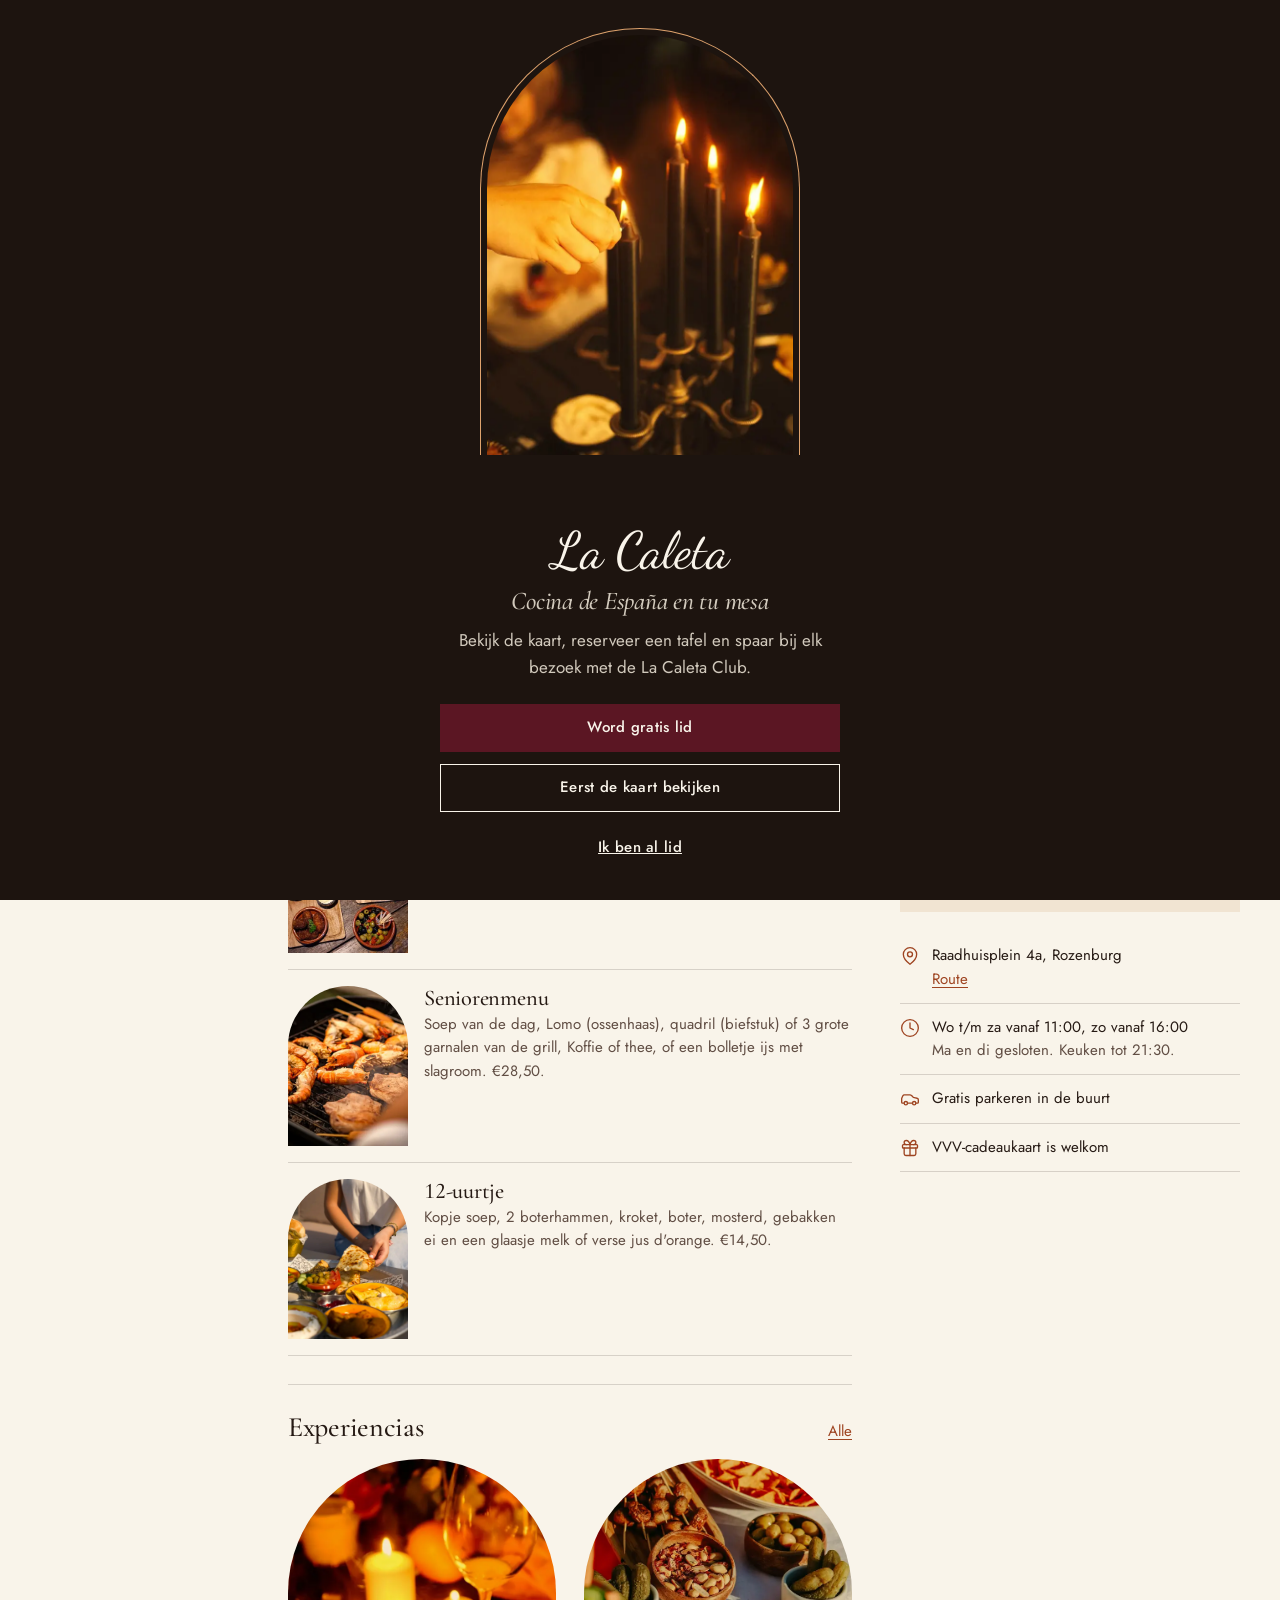
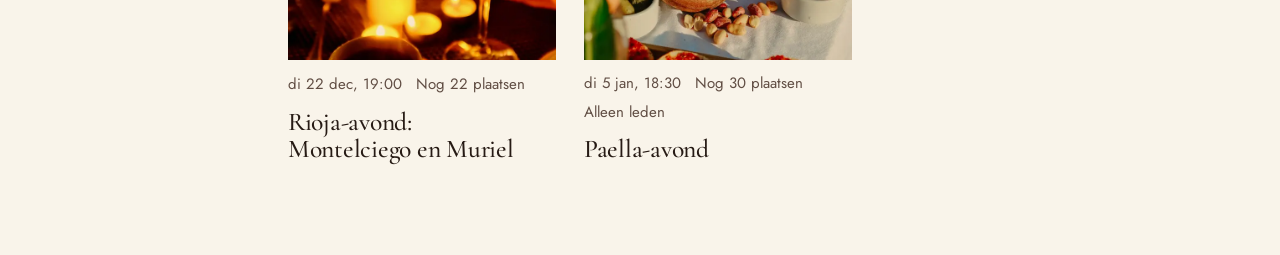
==== 02-Preview/gast.html @ a629431d "La Caleta The Guest Experience: gastenapp, beheer, documentatie en preview" ====
<!doctype html>
<html lang="nl">
  <head>
    <meta charset="utf-8">
    <meta name="viewport" content="width=device-width, initial-scale=1, viewport-fit=cover">
    <title>La Caleta</title>
    <meta name="description" content="La Caleta, Cocina de España in Rozenburg: menukaart, reserveren en de La Caleta Club.">
    <meta name="theme-color" content="#1f1813">
    <meta name="apple-mobile-web-app-capable" content="yes">
    <meta name="apple-mobile-web-app-status-bar-style" content="black-translucent">
    <meta name="apple-mobile-web-app-title" content="La Caleta">
    <link rel="manifest" href="manifest.webmanifest">
    <link rel="icon" href="assets/icon.svg" type="image/svg+xml">
    <link rel="apple-touch-icon" href="assets/icon-180.png">
    <link rel="preload" href="assets/fonts/jost-latin-400-normal.woff2" as="font" type="font/woff2" crossorigin>
    <link rel="preload" href="assets/fonts/cormorant-garamond-latin-500-normal.woff2" as="font" type="font/woff2" crossorigin>
    <link rel="stylesheet" href="app/tokens.css">
    <link rel="stylesheet" href="app/gast.css">
    <script src="assets/vendor/gsap.min.js" defer></script>
    <script type="module" src="app/gast.js"></script>
  </head>
  <body class="gast">
    <a class="skip" href="#main">Naar de inhoud</a>
    <div class="shell-app">
      <header class="topbar on-dark">
        <a class="wordmark" href="#/home" aria-label="La Caleta, naar home"><span class="script">La Caleta</span><small>Cocina de España</small></a>
        <div style="display:flex;gap:4px">
          <a class="icon-btn" href="#/meldingen" aria-label="Meldingen"><svg class="ico" viewBox="0 0 24 24" aria-hidden="true"><path d="M10.268 21a2 2 0 0 0 3.464 0"/><path d="M3.262 15.326A1 1 0 0 0 4 17h16a1 1 0 0 0 .74-1.673C19.41 13.956 18 12.499 18 8A6 6 0 0 0 6 8c0 4.499-1.411 5.956-2.738 7.326"/></svg></a>
          <button class="icon-btn" data-act="open-card" data-top-user aria-label="Inloggen"><svg class="ico" viewBox="0 0 24 24" aria-hidden="true"><rect width="5" height="5" x="3" y="3" rx="1"/><rect width="5" height="5" x="16" y="3" rx="1"/><rect width="5" height="5" x="3" y="16" rx="1"/><path d="M21 16h-3a2 2 0 0 0-2 2v3"/><path d="M21 21v.01"/><path d="M12 7v3a2 2 0 0 1-2 2H7"/><path d="M3 12h.01"/><path d="M12 3h.01"/><path d="M12 16v.01"/><path d="M16 12h1"/><path d="M21 12v.01"/><path d="M12 21v-1"/></svg></button>
        </div>
      </header>
      <nav class="nav on-dark" id="nav" aria-label="Hoofdmenu">
        <a class="wordmark" href="#/home" aria-label="La Caleta, naar home"><span class="script">La Caleta</span><small>Cocina de España</small></a>
        <a href="#/home" data-tab="home"><svg class="ico" viewBox="0 0 24 24" aria-hidden="true"><path d="M15 21v-8a1 1 0 0 0-1-1h-4a1 1 0 0 0-1 1v8"/><path d="M3 10a2 2 0 0 1 .709-1.528l7-5.999a2 2 0 0 1 2.582 0l7 5.999A2 2 0 0 1 21 10v9a2 2 0 0 1-2 2H5a2 2 0 0 1-2-2z"/></svg>Home</a>
        <a href="#/kaart" data-tab="kaart"><svg class="ico" viewBox="0 0 24 24" aria-hidden="true"><path d="M12 7v14"/><path d="M3 18a1 1 0 0 1-1-1V4a1 1 0 0 1 1-1h5a4 4 0 0 1 4 4 4 4 0 0 1 4-4h5a1 1 0 0 1 1 1v13a1 1 0 0 1-1 1h-6a3 3 0 0 0-3 3 3 3 0 0 0-3-3z"/></svg>Kaart</a>
        <a href="#/reserveren" data-tab="reserveren" class="nav-reserve"><span class="ico-wrap"><svg class="ico" viewBox="0 0 24 24" aria-hidden="true"><rect width="18" height="18" x="3" y="4" rx="2"/><path d="M16 2v4"/><path d="M8 2v4"/><path d="M3 10h18"/></svg></span>Reserveer</a>
        <a href="#/club" data-tab="club"><svg class="ico" viewBox="0 0 24 24" aria-hidden="true"><rect x="3" y="8" width="18" height="4" rx="1"/><path d="M12 8v13"/><path d="M19 12v7a2 2 0 0 1-2 2H7a2 2 0 0 1-2-2v-7"/><path d="M7.5 8a2.5 2.5 0 0 1 0-5A4.8 8 0 0 1 12 8a4.8 8 0 0 1 4.5-5 2.5 2.5 0 0 1 0 5"/></svg>Club</a>
        <a href="#/meer" data-tab="meer"><svg class="ico" viewBox="0 0 24 24" aria-hidden="true"><circle cx="12" cy="12" r="1"/><circle cx="19" cy="12" r="1"/><circle cx="5" cy="12" r="1"/></svg>Meer</a>
        <div class="nav-foot"><span>Raadhuisplein 4a, Rozenburg</span><a class="link" href="tel:+31181214342">0181 - 214342</a></div>
      </nav>
      <main id="main" tabindex="-1"></main>
    </div>

    <dialog class="sheet" id="sheet" aria-labelledby="sheet-title">
      <div class="sheet-close"><button class="icon-btn" data-close aria-label="Sluiten"><svg class="ico" viewBox="0 0 24 24" aria-hidden="true"><path d="M18 6 6 18"/><path d="m6 6 12 12"/></svg></button></div>
      <div class="sheet-body"></div>
    </dialog>

    <dialog class="card-dialog on-dark" id="card-dialog" aria-label="Ledenkaart">
      <div class="card-overlay">
        <div style="display:flex;justify-content:flex-end"><button class="icon-btn" data-close aria-label="Ledenkaart sluiten"><svg class="ico" viewBox="0 0 24 24" aria-hidden="true"><path d="M18 6 6 18"/><path d="m6 6 12 12"/></svg></button></div>
        <div class="card-overlay-body">
          <div data-card></div>
          <p class="countdown" aria-live="off">Nieuwe code over <span class="num" data-count>30</span> seconden</p>
          <p class="small" style="color:var(--crema-2);max-width:22rem;margin-inline:auto">Laat deze code scannen bij de bediening. Zet uw scherm op volle helderheid. Geen verbinding? Noem uw lidnummer <strong style="color:var(--crema)" data-no></strong>.</p>
        </div>
      </div>
    </dialog>

    <div class="welcome on-dark" id="welcome" hidden>
      <div class="welcome-img"><div class="arco"><img src="assets/img/kaarsen-640.webp" srcset="assets/img/kaarsen-640.webp 640w, assets/img/kaarsen-1280.webp 1280w" sizes="320px" alt="Gedekte tafel bij kaarslicht"></div></div>
      <div class="welcome-body">
        <span class="script">La Caleta</span>
        <h1>Cocina de España en tu mesa</h1>
        <p style="color:var(--crema-2)">Bekijk de kaart, reserveer een tafel en spaar bij elk bezoek met de La Caleta Club.</p>
        <button class="btn btn-vino btn-block" data-act="welcome" data-id="aanmelden" style="margin-top:12px">Word gratis lid</button>
        <button class="btn btn-line btn-block" data-act="welcome" data-id="kaart">Eerst de kaart bekijken</button>
        <button class="btn btn-block" style="color:var(--crema);text-decoration:underline" data-act="welcome" data-id="inloggen">Ik ben al lid</button>
      </div>
    </div>
  </body>
</html>
---- 02-Preview/app/tokens.css ----
/* Tokens: gelijk aan de website (src/styles/global.css) plus vino en oro. Zie 04-Visueel-Ontwerp.md. */
@font-face {
  font-family: "Cormorant Garamond";
  src: url("../assets/fonts/cormorant-garamond-latin-500-normal.woff2") format("woff2");
  font-weight: 500;
  font-style: normal;
  font-display: swap;
}
@font-face {
  font-family: "Cormorant Garamond";
  src: url("../assets/fonts/cormorant-garamond-latin-500-italic.woff2") format("woff2");
  font-weight: 500;
  font-style: italic;
  font-display: swap;
}
@font-face {
  font-family: "Cormorant Garamond";
  src: url("../assets/fonts/cormorant-garamond-latin-600-normal.woff2") format("woff2");
  font-weight: 600;
  font-style: normal;
  font-display: swap;
}
@font-face {
  font-family: "Jost";
  src: url("../assets/fonts/jost-latin-300-normal.woff2") format("woff2");
  font-weight: 300;
  font-display: swap;
}
@font-face {
  font-family: "Jost";
  src: url("../assets/fonts/jost-latin-400-normal.woff2") format("woff2");
  font-weight: 400;
  font-display: swap;
}
@font-face {
  font-family: "Jost";
  src: url("../assets/fonts/jost-latin-500-normal.woff2") format("woff2");
  font-weight: 500;
  font-display: swap;
}
@font-face {
  font-family: "Dancing Script";
  src: url("../assets/fonts/dancing-script-latin-400-normal.woff2") format("woff2");
  font-weight: 400;
  font-display: swap;
}

:root {
  --font-display: "Cormorant Garamond", ui-serif, Georgia, serif;
  --font-body: "Jost", ui-sans-serif, system-ui, sans-serif;
  --font-script: "Dancing Script", ui-serif, cursive;

  --espresso: oklch(0.2 0.018 50);
  --espresso-2: oklch(0.255 0.024 48);
  --crema: oklch(0.968 0.014 85);
  --arena: oklch(0.925 0.028 78);
  --tinta: oklch(0.23 0.022 50);
  --tinta-2: oklch(0.44 0.03 50);
  --terracota: oklch(0.5 0.13 40);
  --cobre: oklch(0.76 0.1 62);
  --crema-2: oklch(0.84 0.02 80);
  --rojo: oklch(0.47 0.17 27);
  --rojo-hover: oklch(0.4 0.15 27);
  --vino: oklch(0.32 0.1 14);
  --vino-2: oklch(0.38 0.12 16);
  --oro: oklch(0.82 0.09 78);
  --line: oklch(0.62 0.03 60);
  --line-dark: oklch(0.52 0.03 55);
  --hair: color-mix(in oklch, var(--tinta) 16%, transparent);
  --hair-dark: color-mix(in oklch, var(--crema) 18%, transparent);
  --ok: oklch(0.47 0.1 150);
  --err: oklch(0.5 0.17 27);
  --err-dark: oklch(0.76 0.12 35);

  --ease: cubic-bezier(0.22, 1, 0.36, 1);
  --quick: 180ms;
  --base: 320ms;

  --s1: 4px;
  --s2: 8px;
  --s3: 12px;
  --s4: 16px;
  --s5: 24px;
  --s6: 32px;
  --s7: 48px;
  --s8: 64px;
}

*,
*::before,
*::after {
  box-sizing: border-box;
}

html {
  -webkit-text-size-adjust: 100%;
}

body {
  margin: 0;
  font-family: var(--font-body);
  font-weight: 400;
  line-height: 1.55;
  text-rendering: optimizeLegibility;
}

h1,
h2,
h3,
h4 {
  font-family: var(--font-display);
  font-weight: 500;
  line-height: 1.05;
  letter-spacing: -0.01em;
  margin: 0;
  text-wrap: balance;
}

p {
  margin: 0;
  text-wrap: pretty;
}

button,
input,
select,
textarea {
  font: inherit;
  color: inherit;
}

button {
  cursor: pointer;
}

img {
  display: block;
  max-width: 100%;
}

:focus-visible {
  outline: 2px solid var(--terracota);
  outline-offset: 3px;
}

.on-dark :focus-visible,
.on-vino :focus-visible {
  outline-color: var(--cobre);
}

.sr-only {
  position: absolute;
  width: 1px;
  height: 1px;
  padding: 0;
  margin: -1px;
  overflow: hidden;
  clip: rect(0, 0, 0, 0);
  white-space: nowrap;
  border: 0;
}

.ico {
  width: 20px;
  height: 20px;
  flex-shrink: 0;
  fill: none;
  stroke: currentColor;
  stroke-width: 1.6;
  stroke-linecap: round;
  stroke-linejoin: round;
}

.script {
  font-family: var(--font-script);
  font-weight: 400;
  letter-spacing: 0;
}

.label {
  font-size: 0.8125rem;
  font-weight: 500;
  letter-spacing: 0.08em;
  text-transform: uppercase;
  line-height: 1.4;
}

.num {
  font-variant-numeric: lining-nums tabular-nums;
}

/* Cormorant heeft standaard mediaevale cijfers (1 lijkt op I); voor getallen altijd lining. */
h1,
h2,
h3,
h4,
.fact b,
.points,
.saldo b,
.big,
.res-date b,
.date-btn b,
.stepper output,
.amount,
.scanned b,
.dish-name {
  font-variant-numeric: lining-nums tabular-nums;
}

/* Knoppen: radius 0 zoals de website */
.btn {
  display: inline-flex;
  align-items: center;
  justify-content: center;
  gap: 0.55rem;
  min-height: 48px;
  padding: 0.7rem 1.4rem;
  border: 1px solid transparent;
  border-radius: 0;
  background: none;
  font-size: 0.9375rem;
  font-weight: 500;
  letter-spacing: 0.02em;
  text-decoration: none;
  color: inherit;
  transition:
    background-color var(--quick) ease,
    border-color var(--quick) ease,
    color var(--quick) ease;
}

.btn-reserve {
  background-color: var(--rojo);
  color: var(--crema);
}

.btn-reserve:hover {
  background-color: var(--rojo-hover);
}

.btn-vino {
  background-color: var(--vino);
  color: var(--crema);
}

.btn-vino:hover {
  background-color: var(--vino-2);
}

.btn-dark {
  background-color: var(--espresso);
  color: var(--crema);
}

.btn-dark:hover {
  background-color: var(--espresso-2);
}

.btn-line {
  border-color: currentColor;
}

.btn-line:hover {
  background-color: var(--tinta);
  border-color: var(--tinta);
  color: var(--crema);
}

.on-dark .btn-line:hover,
.on-vino .btn-line:hover {
  background-color: var(--crema);
  border-color: var(--crema);
  color: var(--espresso);
}

.btn-block {
  width: 100%;
}

.btn:disabled,
.btn[aria-disabled="true"] {
  opacity: 0.6;
  cursor: not-allowed;
}

.btn[aria-busy="true"] {
  cursor: progress;
}

.link {
  color: var(--terracota);
  text-decoration: underline;
  text-underline-offset: 3px;
  text-decoration-thickness: 1px;
}

.on-dark .link {
  color: var(--cobre);
}

/* Velden */
.field {
  display: grid;
  gap: 6px;
}

.field > span:first-child {
  font-size: 0.9375rem;
  font-weight: 500;
}

.input {
  width: 100%;
  min-height: 48px;
  padding: 0.65rem 0.85rem;
  border: 1px solid var(--line);
  border-radius: 0;
  background: var(--crema);
  color: var(--tinta);
  font-size: 1rem;
}

.input:focus-visible {
  outline-offset: 0;
}

select.input {
  appearance: none;
  padding-inline-end: 2.75rem;
  background-image: url("data:image/svg+xml,%3Csvg xmlns='http://www.w3.org/2000/svg' width='18' height='18' viewBox='0 0 24 24' fill='none' stroke='%23574b42' stroke-width='1.6' stroke-linecap='round' stroke-linejoin='round'%3E%3Cpath d='m6 9 6 6 6-6'/%3E%3C/svg%3E");
  background-repeat: no-repeat;
  background-position: right 0.9rem center;
}

textarea.input {
  min-height: 96px;
  resize: vertical;
}

.field-hint {
  font-size: 0.875rem;
  color: var(--tinta-2);
}

.field-error {
  font-size: 0.875rem;
  color: var(--err);
  font-weight: 500;
}

.input[aria-invalid="true"] {
  border-color: var(--err);
  border-width: 2px;
}

.check {
  display: flex;
  gap: 12px;
  align-items: flex-start;
  min-height: 44px;
  padding-block: 6px;
  font-size: 0.9375rem;
  cursor: pointer;
}

.check input {
  width: 22px;
  height: 22px;
  margin: 1px 0 0;
  accent-color: var(--vino);
  flex-shrink: 0;
}

/* Gedeelde markeringen voor ontbrekende en voorbeeldinhoud */
.todo {
  border: 1.5px dashed var(--cobre);
  padding: var(--s4);
  display: grid;
  gap: 4px;
}

.todo-label {
  display: inline-flex;
  align-items: center;
  gap: 6px;
  font-size: 0.75rem;
  font-weight: 500;
  letter-spacing: 0.06em;
  text-transform: uppercase;
  color: var(--terracota);
}

.on-dark .todo-label,
.on-vino .todo-label {
  color: var(--cobre);
}

.badge-example {
  display: inline-block;
  padding: 1px 7px;
  border: 1px solid currentColor;
  font-size: 0.6875rem;
  font-weight: 500;
  letter-spacing: 0.06em;
  text-transform: uppercase;
  line-height: 1.5;
  color: var(--terracota);
  vertical-align: middle;
  font-family: var(--font-body);
  font-style: normal;
}

/* Programmatische focus na een schermwissel; toetsenbordfocus op elementen blijft zichtbaar. */
main:focus-visible {
  outline: none;
}

.on-dark .badge-example,
.on-vino .badge-example {
  color: var(--oro);
}

/* De boog (arco): halfrond boven, recht onder */
.arco {
  border-radius: 999px 999px 0 0;
  overflow: hidden;
}

.open-dot {
  display: inline-block;
  width: 8px;
  height: 8px;
  border-radius: 50%;
  background: var(--ok);
  flex-shrink: 0;
}

.open-dot[data-open="false"] {
  background: var(--line);
}

.toast-region {
  position: fixed;
  inset-inline: 0;
  bottom: calc(88px + env(safe-area-inset-bottom));
  display: grid;
  justify-items: center;
  pointer-events: none;
  z-index: 80;
  padding-inline: 16px;
}

.toast {
  pointer-events: auto;
  max-width: 28rem;
  background: var(--espresso);
  color: var(--crema);
  padding: 12px 16px;
  font-size: 0.9375rem;
  border-inline-start: 3px solid var(--cobre);
  box-shadow: 0 8px 24px oklch(0.2 0.02 50 / 0.25);
}

.toast[data-tone="err"] {
  border-inline-start-color: var(--err-dark);
}

@media (prefers-reduced-motion: reduce) {
  *,
  *::before,
  *::after {
    transition-duration: 0.01ms !important;
    animation-duration: 0.01ms !important;
    scroll-behavior: auto !important;
  }
}
---- 02-Preview/app/gast.css ----
/* Gastenapp. Mobiel eerst; zijbalk vanaf 900px. */
body.gast {
  background: var(--crema);
  color: var(--tinta);
  font-size: 1.0625rem;
  min-height: 100dvh;
}

.skip {
  position: absolute;
  left: 8px;
  top: -60px;
  z-index: 100;
  background: var(--espresso);
  color: var(--crema);
  padding: 10px 14px;
}

.skip:focus {
  top: 8px;
}

.on-dark {
  background: var(--espresso);
  color: var(--crema);
}

.on-vino {
  background: var(--vino);
  color: var(--crema);
}

/* ---------- Kop en navigatie ---------- */
.topbar {
  position: sticky;
  top: 0;
  z-index: 30;
  display: flex;
  align-items: center;
  justify-content: space-between;
  gap: 12px;
  padding: calc(10px + env(safe-area-inset-top)) 16px 10px;
  border-bottom: 1px solid var(--hair-dark);
}

.wordmark {
  display: flex;
  flex-direction: column;
  line-height: 1;
  color: var(--crema);
  text-decoration: none;
}

.wordmark .script {
  font-size: 1.85rem;
  line-height: 1;
}

.wordmark small {
  margin-top: 2px;
  font-size: 0.75rem;
  color: var(--crema-2);
}

.icon-btn {
  display: inline-flex;
  align-items: center;
  justify-content: center;
  position: relative;
  width: 44px;
  height: 44px;
  border: 0;
  background: none;
  color: inherit;
}

.icon-btn .dot {
  position: absolute;
  top: 9px;
  right: 9px;
  width: 8px;
  height: 8px;
  border-radius: 50%;
  background: var(--cobre);
}

.nav {
  position: fixed;
  inset-inline: 0;
  bottom: 0;
  z-index: 40;
  display: grid;
  grid-template-columns: repeat(5, 1fr);
  padding-bottom: env(safe-area-inset-bottom);
  border-top: 1px solid var(--hair-dark);
}

.nav .wordmark,
.nav .nav-foot {
  display: none;
}

.nav a {
  position: relative;
  display: flex;
  flex-direction: column;
  align-items: center;
  justify-content: center;
  gap: 3px;
  min-height: 64px;
  color: var(--crema-2);
  text-decoration: none;
  font-size: 0.75rem;
  font-weight: 500;
  letter-spacing: 0.02em;
  transition: color var(--quick) ease;
}

.nav a .ico {
  width: 22px;
  height: 22px;
}

.nav a[aria-current="page"] {
  color: var(--crema);
}

.nav a[aria-current="page"]::before {
  content: "";
  position: absolute;
  top: -1px;
  left: 30%;
  right: 30%;
  height: 2px;
  background: var(--cobre);
}

.nav a.nav-reserve {
  color: var(--crema);
}

.nav a.nav-reserve .ico-wrap {
  display: grid;
  place-items: center;
  width: 44px;
  height: 32px;
  background: var(--rojo);
}

.nav a.nav-reserve[aria-current="page"]::before {
  display: none;
}

main {
  display: block;
  min-height: 70dvh;
  padding-bottom: calc(96px + env(safe-area-inset-bottom));
  outline: none;
}

.wrap {
  width: 100%;
  max-width: 40rem;
  margin-inline: auto;
  padding-inline: 20px;
}

.page-head {
  padding-block: 28px 8px;
}

.page-head h1 {
  font-size: clamp(2.25rem, 8vw, 3rem);
}

.page-head p {
  margin-top: 8px;
  color: var(--tinta-2);
}

.sec {
  padding-block: 28px;
}

.sec + .sec {
  border-top: 1px solid var(--hair);
}

.sec-head {
  display: flex;
  align-items: baseline;
  justify-content: space-between;
  gap: 12px;
  margin-bottom: 16px;
}

.sec-head h2 {
  font-size: 1.75rem;
}

.sec-head a {
  font-size: 0.9375rem;
}

.muted {
  color: var(--tinta-2);
}

.on-dark .muted,
.on-vino .muted {
  color: var(--crema-2);
}

.small {
  font-size: 0.9375rem;
}

.xs {
  font-size: 0.8125rem;
}

/* ---------- Home ---------- */
.hero {
  position: relative;
  overflow: hidden;
  padding: 28px 0 0;
}

.hero-grid {
  display: grid;
  grid-template-columns: 1fr 38%;
  gap: 16px;
  align-items: end;
}

.hero h1 {
  font-size: clamp(2.4rem, 10vw, 3.6rem);
  font-style: italic;
}

.hero h1 span {
  display: block;
  font-style: normal;
  font-size: 0.62em;
  margin-top: 4px;
}

.hero .status {
  display: flex;
  align-items: center;
  gap: 8px;
  margin-top: 14px;
  font-size: 0.9375rem;
  color: var(--crema-2);
}

.hero .status + .status {
  margin-top: 4px;
}

.hero-arch {
  aspect-ratio: 3 / 4.4;
  border: 1px solid var(--cobre);
  padding: 5px 5px 0;
  border-bottom: 0;
  border-radius: 999px 999px 0 0;
}

.hero-arch .arco {
  height: 100%;
}

.hero-arch img {
  width: 100%;
  height: 100%;
  object-fit: cover;
}

.club-band {
  border-top: 1px solid color-mix(in oklch, var(--oro) 40%, transparent);
}

.club-strip {
  display: grid;
  gap: 14px;
  padding-block: 20px;
}

.club-strip-top {
  display: flex;
  align-items: flex-start;
  justify-content: space-between;
  gap: 12px;
}

.club-strip .points {
  font-family: var(--font-display);
  font-size: 3rem;
  line-height: 0.9;
  font-variant-numeric: lining-nums tabular-nums;
}

.club-strip .points small {
  font-family: var(--font-body);
  font-size: 0.875rem;
  margin-inline-start: 6px;
  color: var(--crema-2);
}

.club-eyebrow {
  color: var(--oro);
}

.progress {
  position: relative;
  height: 4px;
  background: color-mix(in oklch, var(--crema) 18%, transparent);
  overflow: hidden;
}

.progress i {
  position: absolute;
  inset: 0 auto 0 0;
  background: var(--oro);
  width: var(--p, 0%);
  transition: width 700ms var(--ease);
}

.quick {
  display: grid;
  grid-template-columns: repeat(4, 1fr);
  border-bottom: 1px solid var(--hair);
}

.quick a {
  display: flex;
  flex-direction: column;
  align-items: center;
  gap: 8px;
  padding: 18px 4px 16px;
  color: var(--tinta);
  text-decoration: none;
  font-size: 0.875rem;
  font-weight: 500;
  text-align: center;
  transition: background-color var(--quick) ease;
}

.quick a + a {
  border-inline-start: 1px solid var(--hair);
}

.quick a:hover {
  background: var(--arena);
}

.quick .ico {
  width: 24px;
  height: 24px;
  color: var(--terracota);
}

.res-line {
  display: grid;
  grid-template-columns: auto 1fr auto;
  gap: 14px;
  align-items: center;
  padding: 16px;
  background: var(--arena);
}

.res-date {
  display: grid;
  justify-items: center;
  min-width: 52px;
  padding-inline-end: 14px;
  border-inline-end: 1px solid var(--hair);
  line-height: 1.1;
}

.res-date b {
  font-family: var(--font-display);
  font-size: 1.9rem;
  font-weight: 500;
}

.status-pill {
  display: inline-flex;
  align-items: center;
  gap: 6px;
  font-size: 0.8125rem;
  font-weight: 500;
}

.status-pill::before {
  content: "";
  width: 8px;
  height: 8px;
  border-radius: 50%;
  background: var(--cobre);
}

.status-pill[data-s="bevestigd"]::before {
  background: var(--ok);
}

.status-pill[data-s="geweigerd"]::before,
.status-pill[data-s="geannuleerd"]::before {
  background: var(--err);
}

.offer-list {
  display: grid;
  gap: 0;
}

.offer {
  display: grid;
  grid-template-columns: 96px 1fr;
  gap: 16px;
  padding-block: 16px;
  border-bottom: 1px solid var(--hair);
}

.offer:first-child {
  padding-top: 0;
}

.offer .arco {
  aspect-ratio: 3 / 4;
}

.offer img {
  width: 100%;
  height: 100%;
  object-fit: cover;
}

.offer h3 {
  font-size: 1.4rem;
}

.offer p {
  margin-top: 4px;
  font-size: 0.9375rem;
  color: var(--tinta-2);
}

.offer .members {
  display: inline-flex;
  align-items: center;
  gap: 6px;
  margin-bottom: 4px;
  color: var(--vino);
  font-size: 0.8125rem;
  font-weight: 500;
}

.offer .members .ico {
  width: 16px;
  height: 16px;
}

.ev-list {
  display: grid;
  gap: 28px;
}

.ev {
  display: grid;
  gap: 12px;
  color: inherit;
  text-decoration: none;
}

.ev .arco {
  aspect-ratio: 4 / 3;
  border-radius: 400px 400px 0 0;
}

.ev img {
  width: 100%;
  height: 100%;
  object-fit: cover;
  transition: transform 600ms var(--ease);
}

.ev:hover img {
  transform: scale(1.04);
}

.ev-meta {
  display: flex;
  flex-wrap: wrap;
  gap: 6px 14px;
  font-size: 0.9375rem;
  color: var(--tinta-2);
}

.ev h3 {
  font-size: 1.6rem;
}

.info-list {
  display: grid;
  gap: 0;
  margin: 0;
  padding: 0;
  list-style: none;
}

.info-list li {
  display: flex;
  gap: 12px;
  align-items: flex-start;
  padding-block: 12px;
  border-bottom: 1px solid var(--hair);
  font-size: 0.9375rem;
}

.info-list .ico {
  margin-top: 2px;
  color: var(--terracota);
}

/* ---------- Ledenkaart: de deur ---------- */
.lc-card {
  position: relative;
  width: min(100%, 340px);
  margin-inline: auto;
  padding: 22px 22px 20px;
  display: grid;
  gap: 18px;
  background:
    radial-gradient(120% 70% at 50% 0%, var(--vino-2), transparent 70%),
    var(--vino);
  box-shadow: 0 18px 40px oklch(0.2 0.05 20 / 0.35);
  isolation: isolate;
}

.lc-card::after {
  content: "";
  position: absolute;
  inset: 8px;
  border: 1px solid color-mix(in oklch, var(--oro) 55%, transparent);
  pointer-events: none;
  z-index: -1;
}

.lc-card-top {
  display: flex;
  justify-content: space-between;
  align-items: baseline;
}

.lc-card-top .script {
  font-size: 2rem;
  line-height: 1;
}

.lc-card-top .label {
  color: var(--oro);
}

.lc-door {
  position: relative;
  width: 78%;
  margin-inline: auto;
  aspect-ratio: 1 / 1.28;
  padding: 9px 9px 0;
  border: 1px solid var(--oro);
  border-bottom: 0;
  border-radius: 999px 999px 0 0;
}

.lc-door-in {
  height: 100%;
  display: grid;
  place-items: end center;
  padding: 0 14px 14px;
  background: var(--crema);
  border-radius: 999px 999px 0 0;
  overflow: hidden;
}

.lc-door svg {
  width: 100%;
  height: auto;
  color: var(--espresso);
}

.lc-door .scanned {
  position: absolute;
  inset: 9px 9px 0;
  display: grid;
  place-items: center;
  align-content: center;
  gap: 6px;
  background: var(--crema);
  color: var(--vino);
  border-radius: 999px 999px 0 0;
  text-align: center;
}

.lc-door .scanned b {
  font-family: var(--font-display);
  font-size: 2.6rem;
  font-weight: 500;
  line-height: 1;
}

.lc-door .scanned .ico {
  width: 34px;
  height: 34px;
  color: var(--ok);
  stroke-width: 2;
}

.lc-card-meta {
  display: flex;
  justify-content: space-between;
  align-items: flex-end;
  gap: 12px;
}

.lc-card-meta b {
  display: block;
  font-family: var(--font-display);
  font-size: 1.45rem;
  font-weight: 500;
  line-height: 1.1;
}

.lc-card-meta .xs {
  color: var(--crema-2);
}

.lc-card-meta .no {
  font-variant-numeric: lining-nums tabular-nums;
  letter-spacing: 0.08em;
  color: var(--oro);
  font-size: 0.875rem;
  font-weight: 500;
}

.card-overlay {
  position: fixed;
  inset: 0;
  z-index: 70;
  display: grid;
  grid-template-rows: auto 1fr auto;
  padding: calc(12px + env(safe-area-inset-top)) 20px calc(24px + env(safe-area-inset-bottom));
  overflow-y: auto;
}

.card-overlay[hidden] {
  display: none;
}

.card-overlay-body {
  display: grid;
  align-content: center;
  gap: 20px;
  text-align: center;
}

.countdown {
  font-size: 0.875rem;
  color: var(--crema-2);
}

.countdown .num {
  color: var(--crema);
}

/* ---------- Club ---------- */
.saldo {
  display: grid;
  gap: 10px;
}

.saldo b {
  font-family: var(--font-display);
  font-size: 4rem;
  font-weight: 500;
  line-height: 0.9;
  color: var(--vino);
  font-variant-numeric: lining-nums tabular-nums;
}

.reward-list,
.tx-list,
.link-list {
  list-style: none;
  margin: 0;
  padding: 0;
}

.reward-list li {
  display: grid;
  grid-template-columns: 1fr auto;
  gap: 4px 16px;
  padding-block: 14px;
  border-bottom: 1px solid var(--hair);
}

.reward-list h3 {
  font-size: 1.3rem;
}

.reward-list .cost {
  text-align: end;
  font-weight: 500;
  font-variant-numeric: lining-nums tabular-nums;
  white-space: nowrap;
}

.reward-list .state {
  grid-column: 1 / -1;
  font-size: 0.875rem;
  color: var(--tinta-2);
}

.reward-list li[data-ok="true"] .state {
  color: var(--ok);
  font-weight: 500;
}

.tx-list li {
  display: grid;
  grid-template-columns: 1fr auto;
  gap: 2px 16px;
  padding-block: 12px;
  border-bottom: 1px solid var(--hair);
  font-size: 0.9375rem;
}

.tx-list .pts {
  font-weight: 500;
  font-variant-numeric: lining-nums tabular-nums;
  text-align: end;
}

.tx-list .pts[data-neg="true"] {
  color: var(--tinta-2);
}

.tx-list .when {
  font-size: 0.8125rem;
  color: var(--tinta-2);
}

.birthday {
  display: grid;
  grid-template-columns: auto 1fr;
  gap: 14px;
  align-items: start;
  padding: 18px;
  border-inline-start: 3px solid var(--vino);
  background: var(--arena);
}

.birthday .ico {
  width: 26px;
  height: 26px;
  color: var(--vino);
}

.join {
  display: grid;
  gap: 18px;
  padding: 28px 20px;
}

.join h2 {
  font-size: 2.2rem;
}

.join ul {
  margin: 0;
  padding: 0;
  list-style: none;
  display: grid;
  gap: 10px;
}

.join li {
  display: flex;
  gap: 10px;
}

.join li .ico {
  color: var(--oro);
  margin-top: 2px;
}

/* ---------- Menukaart ---------- */
.menu-tools {
  position: sticky;
  top: 69px;
  z-index: 20;
  background: var(--crema);
  border-bottom: 1px solid var(--hair);
  padding-block: 12px 0;
}

.search {
  position: relative;
}

.search .ico {
  position: absolute;
  inset-inline-start: 14px;
  top: 50%;
  transform: translateY(-50%);
  color: var(--tinta-2);
  pointer-events: none;
}

.search .input {
  padding-inline-start: 44px;
}

.chips {
  display: flex;
  gap: 8px;
  overflow-x: auto;
  scrollbar-width: none;
  padding-block: 12px;
  scroll-padding-inline: 20px;
}

.chips::-webkit-scrollbar {
  display: none;
}

.chip {
  flex-shrink: 0;
  min-height: 40px;
  padding: 0 14px;
  border: 1px solid var(--line);
  background: transparent;
  color: var(--tinta);
  font-size: 0.9375rem;
  white-space: nowrap;
  transition:
    background-color var(--quick) ease,
    color var(--quick) ease,
    border-color var(--quick) ease;
}

.chip[aria-pressed="true"],
.chip[aria-selected="true"] {
  background: var(--espresso);
  border-color: var(--espresso);
  color: var(--crema);
}

.chip-row-label {
  font-size: 0.8125rem;
  color: var(--tinta-2);
  align-self: center;
  flex-shrink: 0;
}

.cat-banner {
  margin-top: 20px;
  aspect-ratio: 16 / 8;
  overflow: hidden;
}

.cat-banner img {
  width: 100%;
  height: 100%;
  object-fit: cover;
}

.cat-note {
  margin-top: 14px;
  padding-inline-start: 12px;
  border-inline-start: 2px solid var(--cobre);
  font-size: 0.9375rem;
  color: var(--tinta-2);
}

.dish-group {
  margin-top: 24px;
  font-family: var(--font-display);
  font-size: 1.5rem;
  font-style: italic;
}

.dishes {
  list-style: none;
  margin: 8px 0 0;
  padding: 0;
}

.dish {
  display: block;
  width: 100%;
  text-align: start;
  padding: 14px 0;
  border: 0;
  border-bottom: 1px solid var(--hair);
  background: none;
  color: inherit;
}

.dish:hover .dish-name {
  color: var(--terracota);
}

.dish-row {
  display: flex;
  align-items: baseline;
  gap: 8px;
}

.dish-name {
  font-family: var(--font-display);
  font-size: 1.3rem;
  font-weight: 500;
  line-height: 1.2;
  transition: color var(--quick) ease;
}

.dish-row .lead {
  flex: 1;
  min-width: 16px;
  border-bottom: 1px dotted var(--line);
  transform: translateY(-4px);
}

.dish-price {
  font-weight: 500;
  font-variant-numeric: lining-nums tabular-nums;
  white-space: nowrap;
  font-size: 0.9375rem;
}

.dish-desc {
  margin-top: 2px;
  font-size: 0.9375rem;
  color: var(--tinta-2);
}

.dish-tags {
  display: flex;
  flex-wrap: wrap;
  gap: 4px 12px;
  margin-top: 4px;
  font-size: 0.8125rem;
  color: var(--tinta-2);
}

.dish-tags .new {
  color: var(--vino);
  font-weight: 500;
}

.dish-tags .out {
  color: var(--err);
  font-weight: 500;
}

.empty {
  padding: 32px 0;
  display: grid;
  gap: 12px;
  justify-items: start;
}

/* ---------- Sheet (dialog) ---------- */
dialog.sheet {
  width: 100%;
  max-width: 40rem;
  max-height: 88dvh;
  margin: auto auto 0;
  padding: 0;
  border: 0;
  background: var(--crema);
  color: var(--tinta);
  overflow: auto;
}

dialog.sheet::backdrop {
  background: oklch(0.2 0.02 50 / 0.55);
}

.sheet-body {
  padding: 20px 20px calc(28px + env(safe-area-inset-bottom));
  display: grid;
  gap: 14px;
}

.sheet-close {
  position: sticky;
  top: 0;
  display: flex;
  justify-content: flex-end;
  padding: 8px 8px 0;
  background: var(--crema);
  z-index: 1;
}

.sheet h2 {
  font-size: 2rem;
}

.sheet .sheet-img {
  aspect-ratio: 3 / 2;
  overflow: hidden;
  margin: -14px -20px 0;
}

.sheet .sheet-img img {
  width: 100%;
  height: 100%;
  object-fit: cover;
}

.allergens {
  display: flex;
  flex-wrap: wrap;
  gap: 6px;
  margin: 0;
  padding: 0;
  list-style: none;
}

.allergens li {
  padding: 3px 10px;
  border: 1px solid var(--line);
  font-size: 0.875rem;
}

/* ---------- Formulieren ---------- */
.form {
  display: grid;
  gap: 24px;
}

.fieldset {
  border: 0;
  margin: 0;
  padding: 0;
  display: grid;
  gap: 12px;
}

.fieldset legend {
  padding: 0;
  margin-bottom: 4px;
  font-family: var(--font-display);
  font-size: 1.5rem;
}

.date-row {
  display: flex;
  gap: 8px;
  overflow-x: auto;
  scrollbar-width: none;
  padding-bottom: 2px;
}

.date-btn {
  flex-shrink: 0;
  display: grid;
  justify-items: center;
  gap: 0;
  width: 64px;
  padding: 8px 0;
  border: 1px solid var(--line);
  background: none;
  line-height: 1.2;
}

.date-btn b {
  font-family: var(--font-display);
  font-size: 1.6rem;
  font-weight: 500;
}

.date-btn small {
  font-size: 0.75rem;
}

.date-btn[aria-pressed="true"] {
  background: var(--espresso);
  border-color: var(--espresso);
  color: var(--crema);
}

.date-btn:disabled {
  opacity: 0.45;
  cursor: not-allowed;
  text-decoration: line-through;
}

.stepper {
  display: inline-grid;
  grid-template-columns: 48px 64px 48px;
  align-items: center;
  border: 1px solid var(--line);
  width: max-content;
}

.stepper button {
  height: 48px;
  border: 0;
  background: none;
  display: grid;
  place-items: center;
}

.stepper button:disabled {
  opacity: 0.35;
}

.stepper output {
  text-align: center;
  font-family: var(--font-display);
  font-size: 1.6rem;
  font-variant-numeric: lining-nums tabular-nums;
}

.slots {
  display: grid;
  grid-template-columns: repeat(auto-fill, minmax(76px, 1fr));
  gap: 8px;
}

.slot {
  min-height: 44px;
  border: 1px solid var(--line);
  background: none;
  font-variant-numeric: lining-nums tabular-nums;
  font-size: 0.9375rem;
}

.slot[aria-pressed="true"] {
  background: var(--espresso);
  border-color: var(--espresso);
  color: var(--crema);
}

.wish-row {
  display: flex;
  flex-wrap: wrap;
  gap: 8px;
}

.notice {
  display: flex;
  gap: 10px;
  padding: 14px;
  background: var(--arena);
  font-size: 0.9375rem;
}

.notice .ico {
  color: var(--terracota);
  margin-top: 2px;
}

.notice[data-tone="err"] {
  border-inline-start: 3px solid var(--err);
}

.sticky-submit {
  position: sticky;
  bottom: calc(72px + env(safe-area-inset-bottom));
  padding-block: 12px;
  background: linear-gradient(to top, var(--crema) 70%, transparent);
}

.success {
  display: grid;
  gap: 16px;
  justify-items: start;
  padding-block: 24px;
}

.success-mark {
  width: 64px;
  height: 64px;
  display: grid;
  place-items: center;
  border: 1px solid var(--ok);
  border-radius: 50%;
  color: var(--ok);
}

.success-mark .ico {
  width: 32px;
  height: 32px;
  stroke-width: 2;
}

.summary {
  display: grid;
  grid-template-columns: auto 1fr;
  gap: 6px 18px;
  margin: 0;
  font-size: 0.9375rem;
}

.summary dt {
  color: var(--tinta-2);
}

.summary dd {
  margin: 0;
  font-weight: 500;
}

.link-list li a,
.link-list li button {
  display: flex;
  align-items: center;
  gap: 14px;
  width: 100%;
  min-height: 56px;
  padding: 0;
  border: 0;
  border-bottom: 1px solid var(--hair);
  background: none;
  color: inherit;
  text-decoration: none;
  text-align: start;
  font-size: 1rem;
}

.link-list li a > span,
.link-list li button > span {
  flex: 1;
}

.link-list .ico:first-child {
  color: var(--terracota);
}

.link-list .ico:last-child {
  color: var(--tinta-2);
}

.giftcard-preview {
  position: relative;
  aspect-ratio: 1.6;
  padding: 22px;
  display: grid;
  align-content: space-between;
}

.giftcard-preview::after {
  content: "";
  position: absolute;
  inset: 8px;
  border: 1px solid color-mix(in oklch, var(--oro) 55%, transparent);
  pointer-events: none;
}

.giftcard-preview .amount {
  font-family: var(--font-display);
  font-size: 2.6rem;
  line-height: 1;
}

.giftcard-preview .msg {
  font-family: var(--font-display);
  font-style: italic;
  font-size: 1.15rem;
  color: var(--crema-2);
  overflow-wrap: anywhere;
}

/* ---------- Welkom ---------- */
.welcome {
  position: fixed;
  inset: 0;
  z-index: 90;
  overflow-y: auto;
  display: grid;
  grid-template-rows: 1fr auto;
}

.welcome[hidden] {
  display: none;
}

.welcome-img {
  position: relative;
  margin: calc(28px + env(safe-area-inset-top)) auto 0;
  width: min(72vw, 320px);
  aspect-ratio: 3 / 4;
  border: 1px solid var(--cobre);
  border-bottom: 0;
  padding: 6px 6px 0;
  border-radius: 999px 999px 0 0;
}

.welcome-img .arco {
  height: 100%;
}

.welcome-img img {
  width: 100%;
  height: 100%;
  object-fit: cover;
}

.welcome-body {
  padding: 24px 24px calc(28px + env(safe-area-inset-bottom));
  display: grid;
  gap: 12px;
  max-width: 28rem;
  width: 100%;
  margin-inline: auto;
  text-align: center;
}

.welcome-body .script {
  font-size: 3.2rem;
  line-height: 1;
}

.welcome-body h1 {
  font-size: 1.6rem;
  font-style: italic;
  color: var(--crema-2);
}

/* ---------- Tablet en desktop ---------- */
@media (min-width: 600px) {
  .offer {
    grid-template-columns: 120px 1fr;
  }

  .ev-list {
    grid-template-columns: 1fr 1fr;
  }

  dialog.sheet {
    margin: auto;
    max-height: 84dvh;
  }
}

@media (min-width: 900px) {
  .shell-app {
    display: grid;
    grid-template-columns: 248px 1fr;
    min-height: 100dvh;
  }

  .topbar {
    display: none;
  }

  .nav {
    position: sticky;
    top: 0;
    height: 100dvh;
    display: flex;
    flex-direction: column;
    gap: 2px;
    padding: 28px 16px;
    border-top: 0;
    border-inline-end: 1px solid var(--hair-dark);
  }

  .nav a.wordmark {
    display: flex;
    flex-direction: column;
    align-items: flex-start;
    gap: 0;
    min-height: 0;
    margin: 0 0 28px;
    padding: 0 12px;
    color: var(--crema);
  }

  .nav a.wordmark small {
    font-size: 0.75rem;
  }

  .chips {
    flex-wrap: wrap;
  }

  .nav .wordmark .script {
    font-size: 2.3rem;
  }

  .nav a {
    flex-direction: row;
    justify-content: flex-start;
    gap: 14px;
    min-height: 48px;
    padding-inline: 12px;
    font-size: 1rem;
    letter-spacing: 0;
  }

  .nav a[aria-current="page"] {
    background: var(--espresso-2);
  }

  .nav a[aria-current="page"]::before {
    top: 10px;
    bottom: 10px;
    left: 0;
    right: auto;
    width: 2px;
    height: auto;
  }

  .nav a.nav-reserve {
    order: 10;
    margin-top: 20px;
    justify-content: center;
    background: var(--rojo);
  }

  .nav a.nav-reserve:hover {
    background: var(--rojo-hover);
  }

  .nav a.nav-reserve .ico-wrap {
    width: auto;
    height: auto;
    background: none;
  }

  .nav .nav-foot {
    order: 11;
    display: grid;
    gap: 4px;
    margin-top: auto;
    padding: 0 12px;
    font-size: 0.8125rem;
    color: var(--crema-2);
  }

  main {
    padding-bottom: 64px;
  }

  .wrap {
    max-width: 68rem;
    padding-inline: 40px;
  }

  .wrap.narrow {
    max-width: 44rem;
  }

  .home-cols {
    display: grid;
    grid-template-columns: 1fr 340px;
    gap: 48px;
    align-items: start;
  }

  .home-side {
    position: sticky;
    top: 24px;
    padding-top: 28px;
  }

  .hero {
    padding-top: 48px;
  }

  .hero-grid {
    grid-template-columns: 1fr 260px;
  }

  .menu-tools {
    top: 0;
  }

  .sticky-submit {
    bottom: 0;
  }

  .toast-region {
    bottom: 24px;
  }

  .ev-list {
    grid-template-columns: 1fr 1fr;
  }
}

@media (max-width: 899px) {
  .home-side {
    display: none;
  }
}

/* Ledenkaart op volledig scherm */
dialog.card-dialog {
  width: 100%;
  height: 100%;
  max-width: none;
  max-height: none;
  margin: 0;
  padding: 0;
  border: 0;
}

dialog.card-dialog::backdrop {
  background: var(--espresso);
}

@media (min-width: 900px) {
  .mobile-only {
    display: none;
  }
}
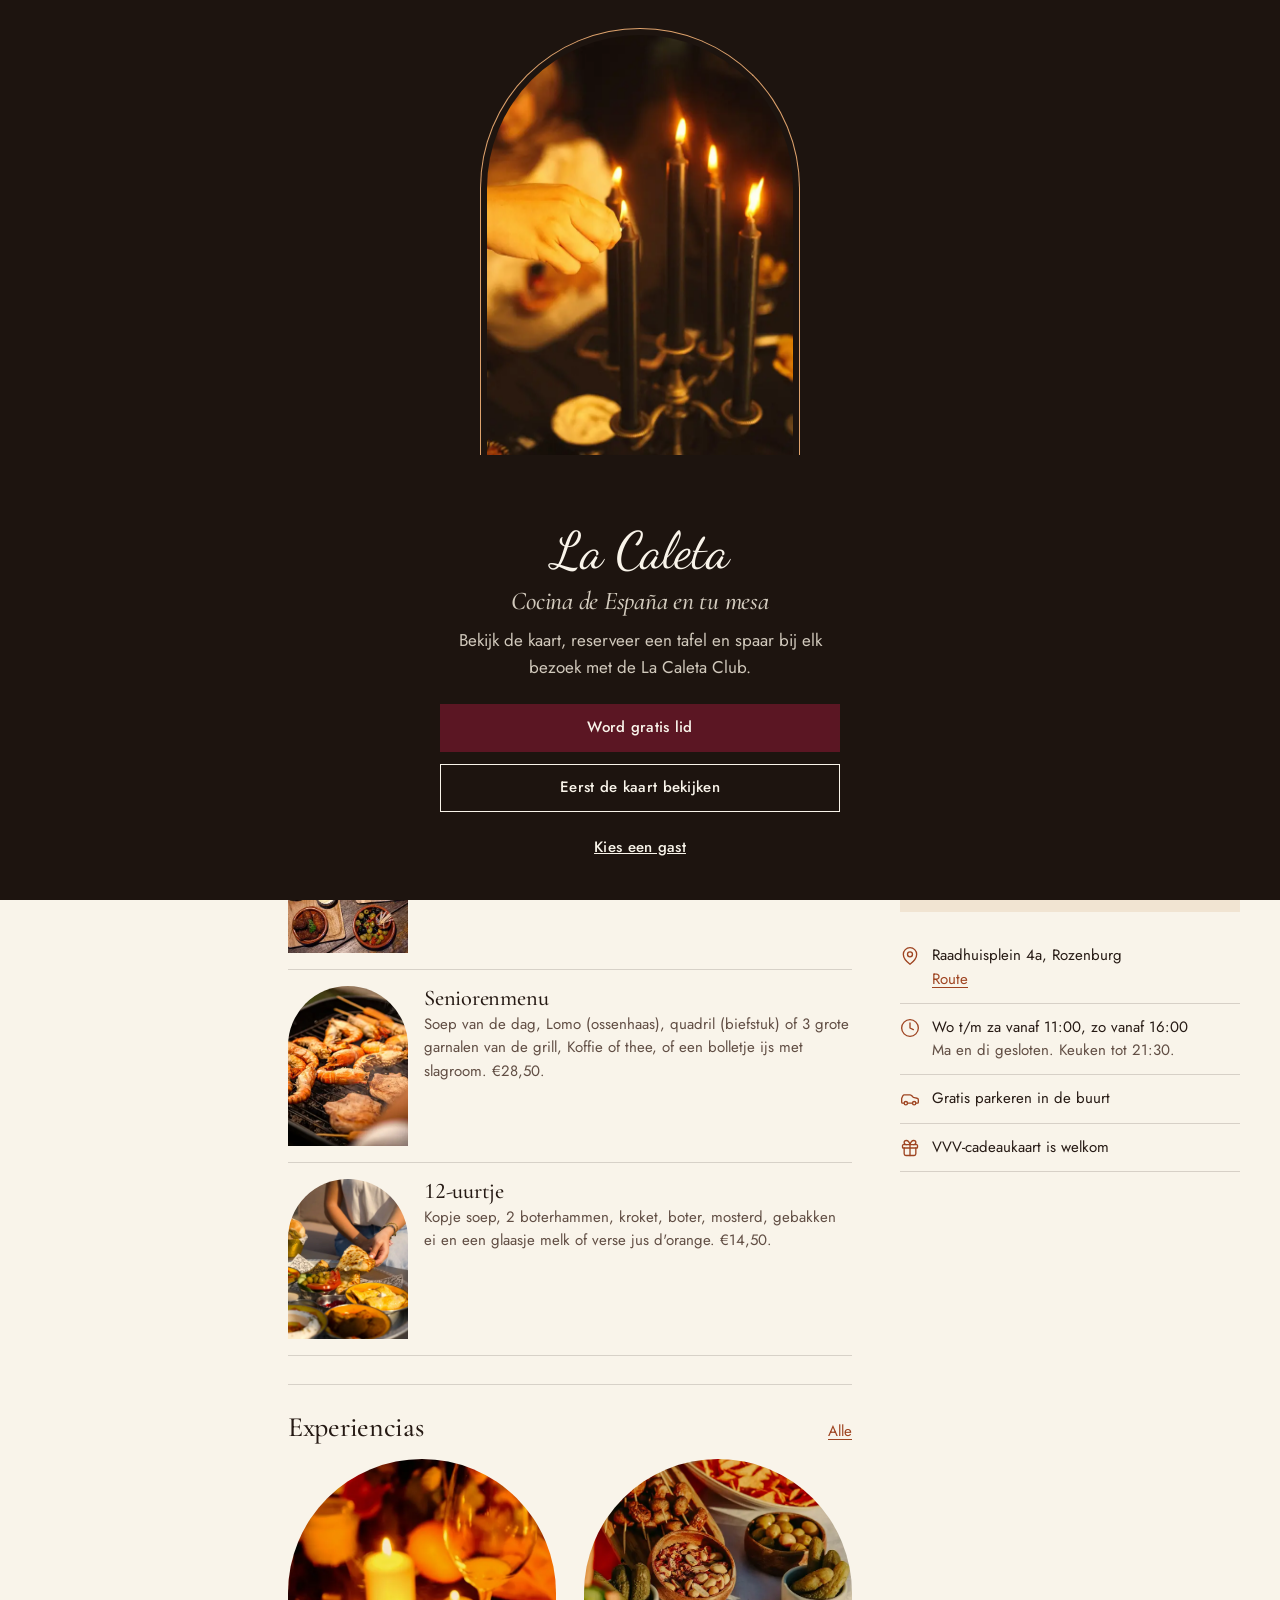
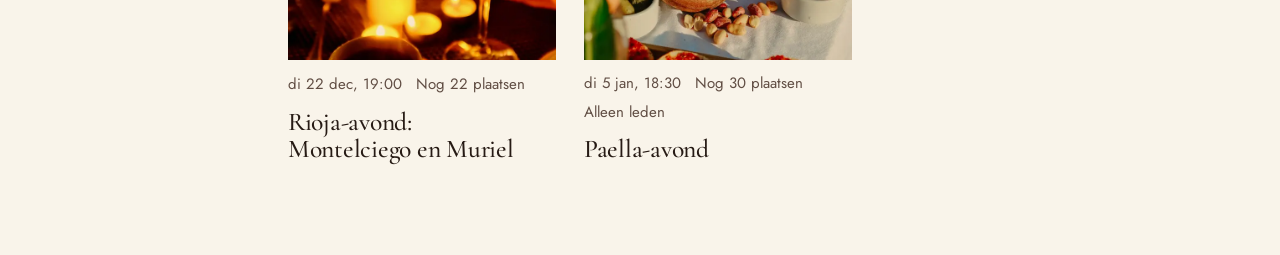
==== commit 0704daf3: "Demo zonder login: rol kiezen in het beheer en een gast kiezen in de app" ====
--- a/02-Preview/gast.html
+++ b/02-Preview/gast.html
@@ -26,7 +26,7 @@
         <a class="wordmark" href="#/home" aria-label="La Caleta, naar home"><span class="script">La Caleta</span><small>Cocina de España</small></a>
         <div style="display:flex;gap:4px">
           <a class="icon-btn" href="#/meldingen" aria-label="Meldingen"><svg class="ico" viewBox="0 0 24 24" aria-hidden="true"><path d="M10.268 21a2 2 0 0 0 3.464 0"/><path d="M3.262 15.326A1 1 0 0 0 4 17h16a1 1 0 0 0 .74-1.673C19.41 13.956 18 12.499 18 8A6 6 0 0 0 6 8c0 4.499-1.411 5.956-2.738 7.326"/></svg></a>
-          <button class="icon-btn" data-act="open-card" data-top-user aria-label="Inloggen"><svg class="ico" viewBox="0 0 24 24" aria-hidden="true"><rect width="5" height="5" x="3" y="3" rx="1"/><rect width="5" height="5" x="16" y="3" rx="1"/><rect width="5" height="5" x="3" y="16" rx="1"/><path d="M21 16h-3a2 2 0 0 0-2 2v3"/><path d="M21 21v.01"/><path d="M12 7v3a2 2 0 0 1-2 2H7"/><path d="M3 12h.01"/><path d="M12 3h.01"/><path d="M12 16v.01"/><path d="M16 12h1"/><path d="M21 12v.01"/><path d="M12 21v-1"/></svg></button>
+          <button class="icon-btn" data-act="open-card" data-top-user aria-label="Gast kiezen"><svg class="ico" viewBox="0 0 24 24" aria-hidden="true"><rect width="5" height="5" x="3" y="3" rx="1"/><rect width="5" height="5" x="16" y="3" rx="1"/><rect width="5" height="5" x="3" y="16" rx="1"/><path d="M21 16h-3a2 2 0 0 0-2 2v3"/><path d="M21 21v.01"/><path d="M12 7v3a2 2 0 0 1-2 2H7"/><path d="M3 12h.01"/><path d="M12 3h.01"/><path d="M12 16v.01"/><path d="M16 12h1"/><path d="M21 12v.01"/><path d="M12 21v-1"/></svg></button>
         </div>
       </header>
       <nav class="nav on-dark" id="nav" aria-label="Hoofdmenu">
@@ -65,7 +65,7 @@
         <p style="color:var(--crema-2)">Bekijk de kaart, reserveer een tafel en spaar bij elk bezoek met de La Caleta Club.</p>
         <button class="btn btn-vino btn-block" data-act="welcome" data-id="aanmelden" style="margin-top:12px">Word gratis lid</button>
         <button class="btn btn-line btn-block" data-act="welcome" data-id="kaart">Eerst de kaart bekijken</button>
-        <button class="btn btn-block" style="color:var(--crema);text-decoration:underline" data-act="welcome" data-id="inloggen">Ik ben al lid</button>
+        <button class="btn btn-block" style="color:var(--crema);text-decoration:underline" data-act="welcome" data-id="inloggen">Kies een gast</button>
       </div>
     </div>
   </body>
